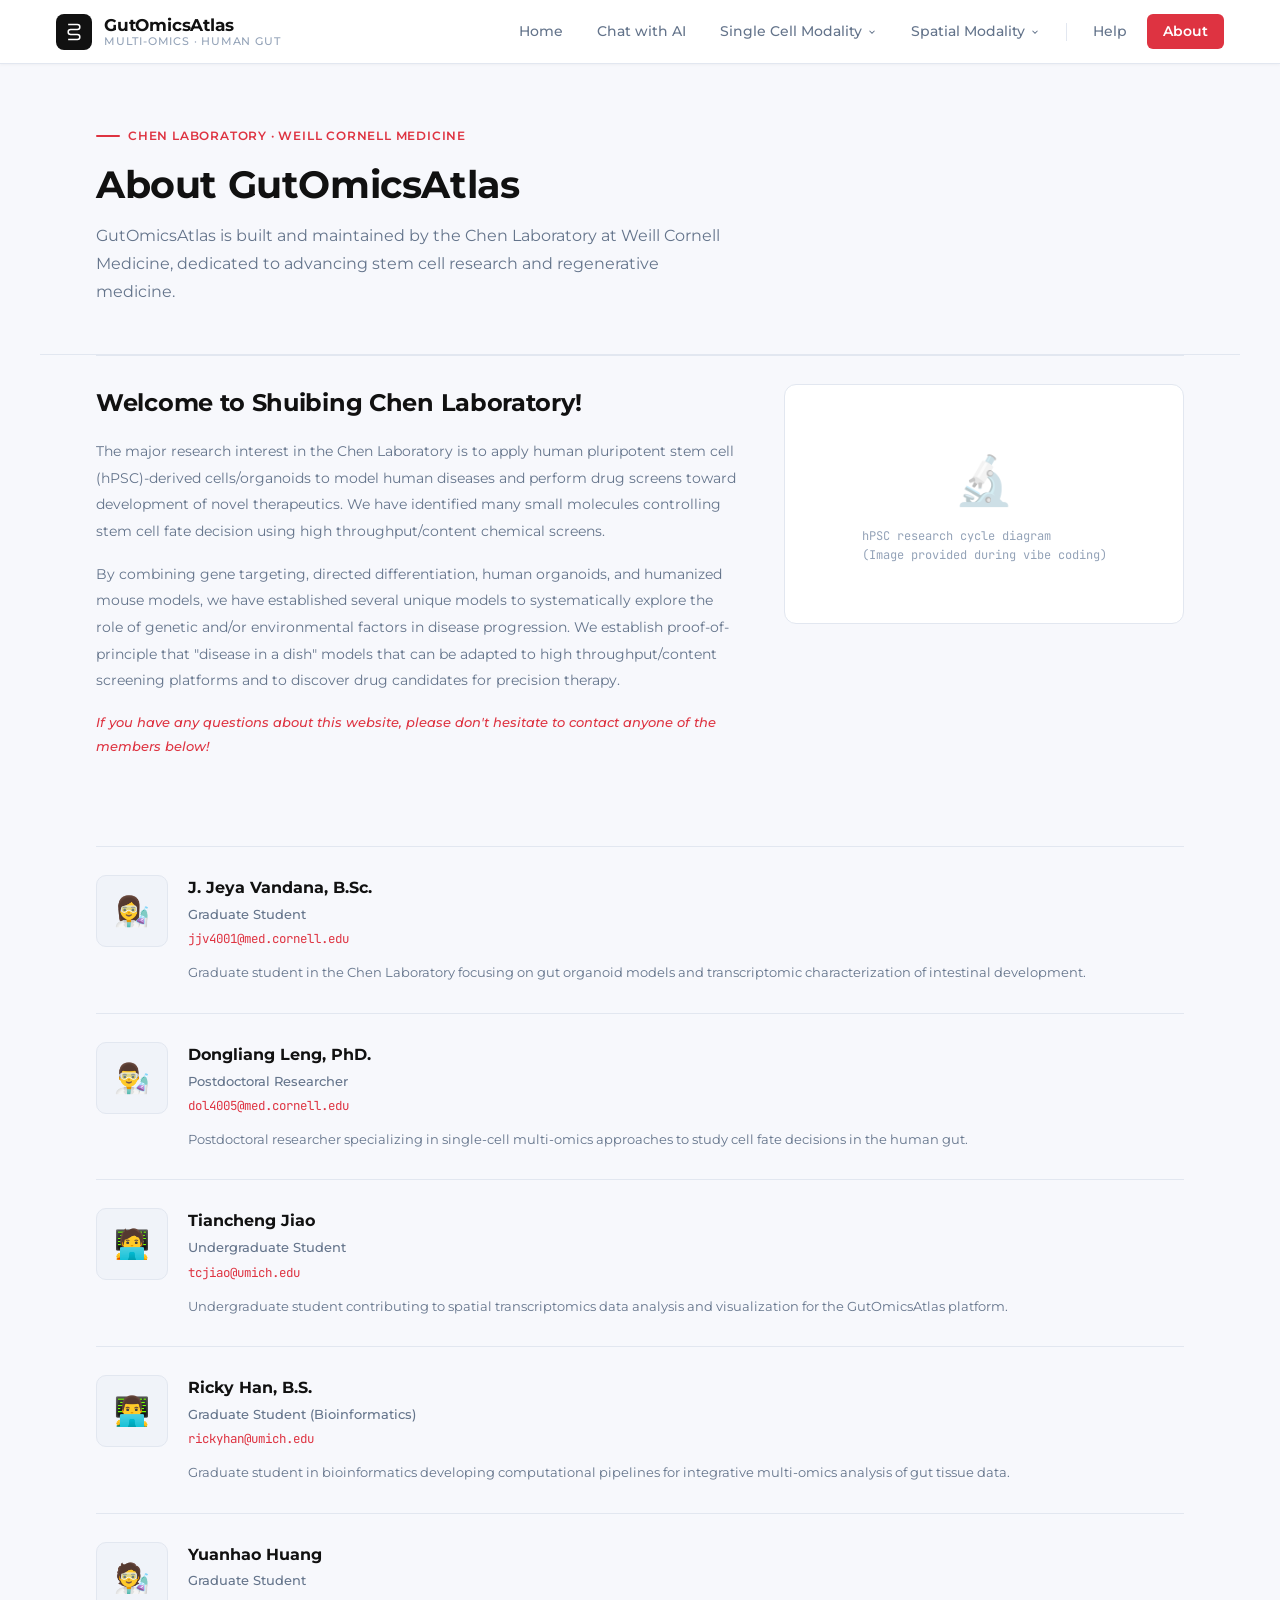
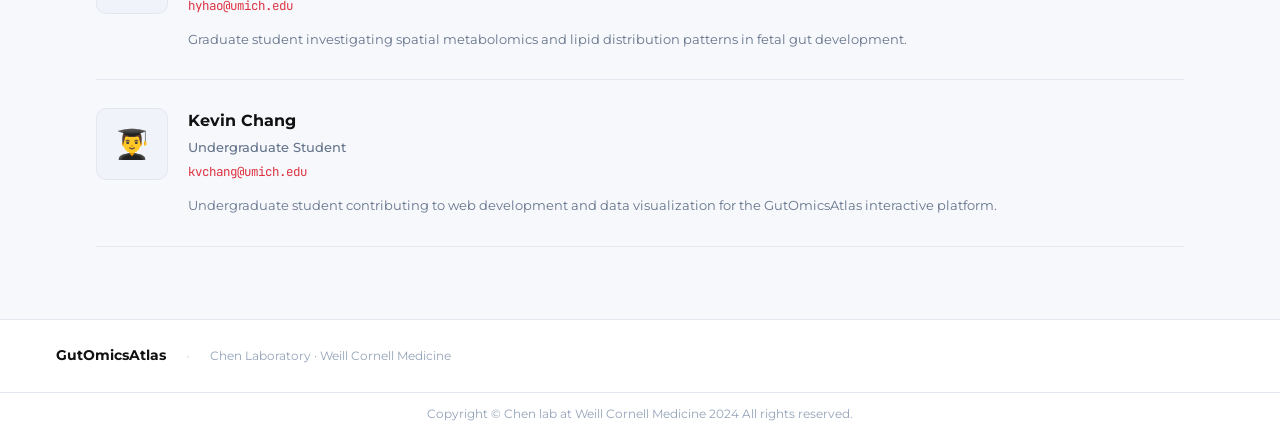
==== about.html @ d7773f0b "Initial commit: GutOmicsAtlas website - UI consistency fixes: viewer-layout max-width aligned to pag" ====
<!DOCTYPE html>
<html lang="en">
<head>
<meta charset="UTF-8">
<meta name="viewport" content="width=device-width, initial-scale=1.0">
<title>About · GutOmicsAtlas</title>
<link href="https://fonts.googleapis.com/css2?family=Montserrat:wght@300;400;500;600;700&family=JetBrains+Mono:wght@400;500&display=swap" rel="stylesheet">
<link rel="stylesheet" href="css/styles.css">
</head>
<body>

<!-- HEADER -->
<header>
  <a class="logo" href="index.html">
    <div class="logo-mark">
      <svg viewBox="0 0 24 24"><path d="M5 3h11a3 3 0 010 6H8a3 3 0 000 6h8a3 3 0 010 6H5"/></svg>
    </div>
    <div class="logo-label">
      <span class="logo-title">GutOmicsAtlas</span>
      <span class="logo-sub">Multi-Omics · Human Gut</span>
    </div>
  </a>
  <nav>
    <a href="index.html">Home</a>
    <a href="chat.html">Chat with AI</a>
    <div class="nav-dd">
      <span class="nav-dd-trigger">Single Cell Modality <svg class="nav-dd-chevron" width="10" height="10" viewBox="0 0 24 24" fill="none" stroke="currentColor" stroke-width="2.5"><polyline points="6 9 12 15 18 9"/></svg></span>
      <div class="nav-dd-menu">
        <a href="scrna.html#scrna">scRNA</a>
        <a href="scrna.html#snatac">snATAC</a>
      </div>
    </div>
    <div class="nav-dd">
      <span class="nav-dd-trigger">Spatial Modality <svg class="nav-dd-chevron" width="10" height="10" viewBox="0 0 24 24" fill="none" stroke="currentColor" stroke-width="2.5"><polyline points="6 9 12 15 18 9"/></svg></span>
      <div class="nav-dd-menu">
        <a href="spatial-metabolomics.html#metabolomics">Spatial Metabolomics</a>
        <a href="spatial-metabolomics.html#transcriptomics">Spatial Transcriptomics</a>
      </div>
    </div>
    <div class="nav-divider"></div>
    <a href="help.html">Help</a>
    <a href="about.html" class="btn-nav active">About</a>
  </nav>
</header>

<!-- PAGE HERO -->
<div class="page-hero">
  <div class="page-eyebrow"><span class="eyebrow-line"></span>Chen Laboratory · Weill Cornell Medicine</div>
  <h1 class="page-h1">About GutOmicsAtlas</h1>
  <p class="page-desc">GutOmicsAtlas is built and maintained by the Chen Laboratory at Weill Cornell Medicine, dedicated to advancing stem cell research and regenerative medicine.</p>
</div>

<!-- LAB INTRODUCTION -->
<div class="section">
  <div class="section-head">
    <div class="section-rule"></div>
  </div>

  <div class="lab-intro-grid">
    <div class="lab-intro-text">
      <h2>Welcome to Shuibing Chen Laboratory!</h2>
      <p>The major research interest in the Chen Laboratory is to apply human pluripotent stem cell (hPSC)-derived cells/organoids to model human diseases and perform drug screens toward development of novel therapeutics. We have identified many small molecules controlling stem cell fate decision using high throughput/content chemical screens.</p>
      <p>By combining gene targeting, directed differentiation, human organoids, and humanized mouse models, we have established several unique models to systematically explore the role of genetic and/or environmental factors in disease progression. We establish proof-of-principle that "disease in a dish" models that can be adapted to high throughput/content screening platforms and to discover drug candidates for precision therapy.</p>
      <p class="note">If you have any questions about this website, please don't hesitate to contact anyone of the members below!</p>
    </div>

    <div class="lab-image-card">
      <div class="lab-image-placeholder">
        <div class="lab-image-placeholder-icon">🔬</div>
        <div class="lab-image-placeholder-text">hPSC research cycle diagram<br>(Image provided during vibe coding)</div>
      </div>
    </div>
  </div>
</div>

<!-- TEAM MEMBERS -->
<div class="section" style="padding-top:0;" id="contact">

  <div class="team-list">

    <div class="team-member">
      <div class="member-photo">👩‍🔬</div>
      <div class="member-info">
        <div class="member-name">J. Jeya Vandana, B.Sc.</div>
        <div class="member-title">Graduate Student</div>
        <a href="mailto:jjv4001@med.cornell.edu" class="member-email">jjv4001@med.cornell.edu</a>
        <div class="member-bio">Graduate student in the Chen Laboratory focusing on gut organoid models and transcriptomic characterization of intestinal development.</div>
      </div>
    </div>

    <div class="team-member">
      <div class="member-photo">👨‍🔬</div>
      <div class="member-info">
        <div class="member-name">Dongliang Leng, PhD.</div>
        <div class="member-title">Postdoctoral Researcher</div>
        <a href="mailto:dol4005@med.cornell.edu" class="member-email">dol4005@med.cornell.edu</a>
        <div class="member-bio">Postdoctoral researcher specializing in single-cell multi-omics approaches to study cell fate decisions in the human gut.</div>
      </div>
    </div>

    <div class="team-member">
      <div class="member-photo">🧑‍💻</div>
      <div class="member-info">
        <div class="member-name">Tiancheng Jiao</div>
        <div class="member-title">Undergraduate Student</div>
        <a href="mailto:tcjiao@umich.edu" class="member-email">tcjiao@umich.edu</a>
        <div class="member-bio">Undergraduate student contributing to spatial transcriptomics data analysis and visualization for the GutOmicsAtlas platform.</div>
      </div>
    </div>

    <div class="team-member">
      <div class="member-photo">👨‍💻</div>
      <div class="member-info">
        <div class="member-name">Ricky Han, B.S.</div>
        <div class="member-title">Graduate Student (Bioinformatics)</div>
        <a href="mailto:rickyhan@umich.edu" class="member-email">rickyhan@umich.edu</a>
        <div class="member-bio">Graduate student in bioinformatics developing computational pipelines for integrative multi-omics analysis of gut tissue data.</div>
      </div>
    </div>

    <div class="team-member">
      <div class="member-photo">🧑‍🔬</div>
      <div class="member-info">
        <div class="member-name">Yuanhao Huang</div>
        <div class="member-title">Graduate Student</div>
        <a href="mailto:hyhao@umich.edu" class="member-email">hyhao@umich.edu</a>
        <div class="member-bio">Graduate student investigating spatial metabolomics and lipid distribution patterns in fetal gut development.</div>
      </div>
    </div>

    <div class="team-member">
      <div class="member-photo">👨‍🎓</div>
      <div class="member-info">
        <div class="member-name">Kevin Chang</div>
        <div class="member-title">Undergraduate Student</div>
        <a href="mailto:kvchang@umich.edu" class="member-email">kvchang@umich.edu</a>
        <div class="member-bio">Undergraduate student contributing to web development and data visualization for the GutOmicsAtlas interactive platform.</div>
      </div>
    </div>

  </div>
</div>

<!-- FOOTER -->
<footer>
  <div class="footer-left">
    <span class="footer-logo">GutOmicsAtlas</span>
    <span class="footer-sep">·</span>
    <span class="footer-text">Chen Laboratory · Weill Cornell Medicine</span>
  </div>
</footer>
<div class="footer-copyright">Copyright &copy; Chen lab at Weill Cornell Medicine 2024 All rights reserved.</div>

<!-- Browser modal -->
<div id="bModal" class="bmodal-overlay" onclick="if(event.target===this)closeBModal()">
  <div class="bmodal-box">
    <div class="bmodal-bar">
      <span class="bmodal-bar-title" id="bModalTitle"></span>
      <button class="bmodal-close" onclick="closeBModal()"><svg width="14" height="14" fill="none" stroke="currentColor" stroke-width="2.5" viewBox="0 0 24 24"><path d="M18 6 6 18M6 6l12 12"/></svg></button>
    </div>
    <iframe id="bModalFrame" class="bmodal-frame" src=""></iframe>
  </div>
</div>
<script>
function openBModal(src,title){document.getElementById('bModalTitle').textContent=title;document.getElementById('bModalFrame').src=src;document.getElementById('bModal').classList.add('open');document.body.style.overflow='hidden';}
function closeBModal(){document.getElementById('bModal').classList.remove('open');document.getElementById('bModalFrame').src='';document.body.style.overflow='';}
document.addEventListener('keydown',function(e){if(e.key==='Escape')closeBModal();});
</script>
</body>
</html>
---- css/styles.css ----
/* ── DESIGN TOKENS ── */
:root {
  --bg: #f7f8fc;
  --surface: #ffffff;
  --surface2: #f0f3f9;
  --border: #e2e7f0;
  --border2: #cdd4e4;
  --navy: #111111;
  --navy2: #333333;
  --text: #1e2d45;
  --muted: #64748b;
  --light: #94a3b8;
  --accent: #de3341;
  --accent-light: #fff1f2;
  --accent-border: #fecaca;
  --green: #059669;
  --green-light: #ecfdf5;
  --amber: #d97706;
  --amber-light: #fffbeb;
  --orange: #ea580c;
  --orange-light: #fff7ed;
  --red: #dc2626;
  --red-light: #fef2f2;
  --teal: #0d9488;
  --teal-light: #f0fdfa;
  --purple: #7c3aed;
  --purple-light: #f5f3ff;
}

/* ── RESET ── */
* { margin: 0; padding: 0; box-sizing: border-box; }

body {
  background: var(--bg);
  color: var(--text);
  font-family: 'Montserrat', sans-serif;
  font-size: 15px;
  line-height: 1.6;
  -webkit-font-smoothing: antialiased;
}

/* ── HEADER ── */
header {
  background: var(--surface);
  border-bottom: 1px solid var(--border);
  padding: 0 56px;
  height: 64px;
  display: flex;
  align-items: center;
  justify-content: space-between;
  position: sticky;
  top: 0;
  z-index: 100;
  box-shadow: 0 1px 3px rgba(0,0,0,0.04);
}

.logo {
  display: flex;
  align-items: center;
  gap: 12px;
  text-decoration: none;
}

.logo-mark {
  width: 36px;
  height: 36px;
  background: var(--navy);
  border-radius: 8px;
  display: flex;
  align-items: center;
  justify-content: center;
  flex-shrink: 0;
}

.logo-mark svg {
  width: 20px;
  height: 20px;
  fill: none;
  stroke: white;
  stroke-width: 1.8;
}

.logo-label {
  display: flex;
  flex-direction: column;
  line-height: 1.2;
}

.logo-title {
  font-family: 'Montserrat', sans-serif;
  font-weight: 700;
  font-size: 1.05rem;
  color: var(--navy);
  letter-spacing: -0.2px;
}

.logo-sub {
  font-size: 0.68rem;
  color: var(--light);
  letter-spacing: 0.8px;
  text-transform: uppercase;
  font-weight: 500;
  font-family: 'Montserrat', sans-serif;
}

nav {
  display: flex;
  align-items: center;
  gap: 6px;
}

nav a {
  color: var(--muted);
  text-decoration: none;
  font-size: 0.85rem;
  font-weight: 500;
  padding: 7px 14px;
  border-radius: 6px;
  transition: all 0.15s;
}

nav a:hover { color: var(--text); background: var(--surface2); }
nav a.active { color: var(--accent); background: var(--accent-light); font-weight: 600; }

nav .nav-divider {
  width: 1px;
  height: 18px;
  background: var(--border);
  margin: 0 6px;
}

nav a.btn-nav {
  background: #111827;
  color: white;
  font-weight: 600;
  padding: 7px 16px;
}
nav a.btn-nav:hover { background: #374151; }
nav a.btn-nav.active { background: var(--accent); color: white; }

/* ── NAV DROPDOWN ── */
.nav-dd {
  position: relative;
  display: flex;
  align-items: center;
}
.nav-dd-trigger {
  display: flex;
  align-items: center;
  gap: 5px;
  color: var(--muted);
  text-decoration: none;
  font-size: 0.85rem;
  font-weight: 500;
  padding: 7px 14px;
  border-radius: 6px;
  transition: all 0.15s;
  cursor: pointer;
  font-family: 'Montserrat', sans-serif;
  white-space: nowrap;
}
.nav-dd:hover .nav-dd-trigger,
.nav-dd-trigger:hover { color: var(--text); background: var(--surface2); }
.nav-dd-trigger.active { color: var(--accent); background: var(--accent-light); font-weight: 600; }
.nav-dd-chevron { transition: transform 0.15s; flex-shrink: 0; }
.nav-dd:hover .nav-dd-chevron { transform: rotate(180deg); }
.nav-dd-menu {
  position: absolute;
  top: 100%;
  left: 0;
  background: var(--surface);
  border: 1px solid var(--border);
  border-radius: 10px;
  box-shadow: 0 8px 24px rgba(0,0,0,0.1);
  min-width: 210px;
  padding: 8px 5px 5px;
  display: none;
  z-index: 300;
}
/* Bridge the gap between trigger and menu so hover doesn't drop */
.nav-dd-menu::before {
  content: '';
  position: absolute;
  top: -8px;
  left: 0;
  right: 0;
  height: 8px;
}
.nav-dd:hover .nav-dd-menu { display: block; }
.nav-dd-menu a {
  display: block;
  padding: 9px 14px;
  font-size: 0.83rem;
  font-weight: 500;
  color: var(--muted);
  text-decoration: none;
  border-radius: 6px;
  transition: all 0.15s;
  font-family: 'Montserrat', sans-serif;
}
.nav-dd-menu a:hover { background: var(--surface2); color: var(--text); }
.nav-dd-menu a.active { color: var(--accent); background: var(--accent-light); font-weight: 600; }

/* ── MODE SWITCHER (pill toggle) ── */
.mode-switcher {
  display: flex;
  gap: 12px;
  align-items: center;
  margin-bottom: 20px;
  flex-wrap: wrap;
}
.mode-pill-group {
  display: flex;
  background: var(--surface);
  border: 1px solid var(--border);
  border-radius: 8px;
  overflow: hidden;
}
.mode-pill {
  padding: 7px 16px;
  font-size: 0.78rem;
  font-weight: 500;
  color: var(--muted);
  cursor: pointer;
  border: none;
  border-right: 1px solid var(--border);
  background: none;
  font-family: 'Montserrat', sans-serif;
  transition: all 0.15s;
  white-space: nowrap;
}
.mode-pill:last-child { border-right: none; }
.mode-pill:hover { color: var(--text); background: var(--surface2); }
.mode-pill.active { background: var(--accent); color: white; font-weight: 600; }

/* ── PAGE HERO (inner pages) ── */
.page-hero {
  max-width: 1200px;
  margin: 0 auto;
  padding: 56px 56px 48px;
  border-bottom: 1px solid var(--border);
}

.page-eyebrow {
  display: inline-flex;
  align-items: center;
  gap: 8px;
  font-size: 0.75rem;
  font-weight: 600;
  letter-spacing: 0.8px;
  text-transform: uppercase;
  color: var(--accent);
  margin-bottom: 16px;
}

.eyebrow-line {
  display: inline-block;
  width: 24px;
  height: 2px;
  background: var(--accent);
  border-radius: 2px;
}

.page-h1 {
  font-family: 'Montserrat', sans-serif;
  font-size: clamp(1.8rem, 3vw, 2.4rem);
  font-weight: 700;
  line-height: 1.2;
  letter-spacing: -0.4px;
  color: var(--navy);
  margin-bottom: 14px;
}

.page-desc {
  font-size: 1rem;
  color: var(--muted);
  line-height: 1.75;
  max-width: 640px;
}

/* ── SECTION ── */
.section {
  max-width: 1200px;
  margin: 0 auto;
  padding: 0 56px 72px;
}

.section:first-of-type { padding-top: 56px; }

.section-head {
  display: flex;
  align-items: center;
  gap: 16px;
  margin-bottom: 28px;
}

.section-tag {
  font-size: 0.7rem;
  font-weight: 600;
  letter-spacing: 1px;
  text-transform: uppercase;
  color: var(--light);
  font-family: 'Montserrat', sans-serif;
  white-space: nowrap;
}

.section-rule {
  flex: 1;
  height: 1px;
  background: var(--border);
}

.section-h2 {
  font-family: 'Montserrat', sans-serif;
  font-size: 1.45rem;
  font-weight: 700;
  color: var(--navy);
  letter-spacing: -0.3px;
  margin-bottom: 24px;
}

/* ── HOME HERO (CHAT) ── */
.home-hero {
  max-width: 900px;
  margin: 0 auto;
  padding: 80px 56px 0;
  text-align: center;
}

.hero-eyebrow {
  display: inline-flex;
  align-items: center;
  gap: 8px;
  font-size: 0.75rem;
  font-weight: 600;
  letter-spacing: 0.8px;
  text-transform: uppercase;
  color: var(--accent);
  margin-bottom: 20px;
  font-family: 'Montserrat', sans-serif;
  justify-content: center;
}

h1 {
  font-family: 'Montserrat', sans-serif;
  font-size: clamp(2.2rem, 4vw, 3rem);
  font-weight: 700;
  line-height: 1.15;
  letter-spacing: -0.5px;
  color: var(--navy);
  margin-bottom: 20px;
}

h1 em {
  font-style: italic;
  color: var(--accent);
}

.hero-subtitle {
  font-size: 1rem;
  color: var(--muted);
  line-height: 1.75;
  max-width: 620px;
  margin: 0 auto 40px;
}

/* ── CHAT INPUT ── */
.chat-input-wrap {
  position: relative;
  max-width: 700px;
  margin: 0 auto 32px;
}

.chat-input {
  width: 100%;
  background: var(--surface);
  border: 1.5px solid var(--border2);
  border-radius: 12px;
  padding: 16px 56px 16px 20px;
  font-family: 'Montserrat', sans-serif;
  font-size: 0.95rem;
  color: var(--text);
  outline: none;
  transition: border-color 0.2s, box-shadow 0.2s;
  box-shadow: 0 2px 12px rgba(0,0,0,0.06);
}

.chat-input:focus {
  border-color: var(--accent);
  box-shadow: 0 0 0 3px var(--accent-light), 0 2px 12px rgba(0,0,0,0.06);
}

.chat-input::placeholder { color: var(--light); }

.chat-send-btn {
  position: absolute;
  right: 10px;
  top: 50%;
  transform: translateY(-50%);
  width: 36px;
  height: 36px;
  background: var(--accent);
  border: none;
  border-radius: 8px;
  cursor: pointer;
  display: flex;
  align-items: center;
  justify-content: center;
  transition: all 0.15s;
  color: white;
}

.chat-send-btn:hover { background: #c41f2d; transform: translateY(-50%) scale(1.05); }

/* ── SUGGESTED QUESTIONS ── */
.suggested-label {
  font-size: 0.72rem;
  font-weight: 600;
  letter-spacing: 0.8px;
  text-transform: uppercase;
  color: var(--light);
  margin-bottom: 14px;
  font-family: 'Montserrat', sans-serif;
}

.suggestions-grid {
  display: grid;
  grid-template-columns: repeat(3, 1fr);
  gap: 10px;
  max-width: 820px;
  margin: 0 auto 72px;
}

.suggestion-card {
  background: var(--surface);
  border: 1px solid var(--border);
  border-radius: 10px;
  padding: 14px 18px;
  text-align: left;
  cursor: pointer;
  transition: all 0.18s;
  display: flex;
  align-items: flex-start;
  gap: 10px;
}

.suggestion-card:hover {
  border-color: var(--accent-border);
  background: var(--accent-light);
  transform: translateY(-1px);
  box-shadow: 0 4px 14px rgba(222,51,65,0.1);
}

.sug-icon {
  font-size: 1.1rem;
  flex-shrink: 0;
  margin-top: 1px;
}

.sug-text {
  font-size: 0.82rem;
  color: var(--text);
  line-height: 1.5;
  font-weight: 500;
}

/* ── HERO (standard grid for inner variants) ── */
.hero {
  max-width: 1200px;
  margin: 0 auto;
  padding: 72px 56px 64px;
  display: grid;
  grid-template-columns: 1fr 380px;
  gap: 72px;
  align-items: start;
}

.hero-desc {
  font-size: 1rem;
  color: var(--muted);
  line-height: 1.75;
  max-width: 520px;
  margin-bottom: 36px;
  font-weight: 400;
}

.hero-actions {
  display: flex;
  gap: 12px;
  flex-wrap: wrap;
}

/* ── BUTTONS ── */
.btn-primary {
  display: inline-flex;
  align-items: center;
  gap: 7px;
  background: var(--accent);
  color: white;
  font-weight: 600;
  font-size: 0.875rem;
  padding: 11px 24px;
  border-radius: 7px;
  text-decoration: none;
  transition: all 0.2s;
  letter-spacing: 0.1px;
  border: none;
  cursor: pointer;
  font-family: 'Montserrat', sans-serif;
}
.btn-primary:hover { background: #c41f2d; box-shadow: 0 4px 14px rgba(222,51,65,0.3); transform: translateY(-1px); }

/* Match button height to input box inside gene search rows */
.gene-search-row .btn-primary {
  padding-top: 7px;
  padding-bottom: 7px;
  font-size: 0.82rem;
  align-self: flex-end;
}

.btn-outline {
  display: inline-flex;
  align-items: center;
  gap: 7px;
  background: white;
  border: 1px solid var(--border2);
  color: var(--text);
  font-weight: 500;
  font-size: 0.875rem;
  padding: 11px 24px;
  border-radius: 7px;
  text-decoration: none;
  transition: all 0.2s;
  cursor: pointer;
  font-family: 'Montserrat', sans-serif;
}
.btn-outline:hover { border-color: var(--accent-border); color: var(--accent); background: var(--accent-light); }

.btn-sm {
  padding: 7px 14px;
  font-size: 0.78rem;
  border-radius: 6px;
}

/* ── STATS CARD ── */
.stats-panel {
  background: var(--surface);
  border: 1px solid var(--border);
  border-radius: 16px;
  overflow: hidden;
  box-shadow: 0 2px 12px rgba(0,0,0,0.06);
  position: sticky;
  top: 84px;
}

.stats-header {
  padding: 20px 24px 16px;
  border-bottom: 1px solid var(--border);
  display: flex;
  align-items: center;
  justify-content: space-between;
}

.stats-header-title {
  font-size: 0.75rem;
  font-weight: 600;
  color: var(--muted);
  letter-spacing: 0.7px;
  text-transform: uppercase;
}

.stats-header-tag {
  font-family: 'JetBrains Mono', monospace;
  font-size: 0.65rem;
  background: var(--accent-light);
  color: var(--accent);
  padding: 3px 8px;
  border-radius: 4px;
  font-weight: 500;
}

.stats-body { padding: 8px 0; }

.stat-row {
  display: flex;
  align-items: center;
  justify-content: space-between;
  padding: 14px 24px;
  transition: background 0.15s;
}
.stat-row:hover { background: var(--bg); }
.stat-row + .stat-row { border-top: 1px solid var(--border); }

.stat-left {
  display: flex;
  flex-direction: column;
  gap: 2px;
}

.stat-label {
  font-size: 0.82rem;
  font-weight: 500;
  color: var(--text);
}

.stat-hint {
  font-size: 0.7rem;
  color: var(--light);
  font-family: 'JetBrains Mono', monospace;
}

.stat-num {
  font-family: 'Montserrat', sans-serif;
  font-size: 1.55rem;
  font-weight: 700;
  color: var(--navy);
  letter-spacing: -0.5px;
  line-height: 1;
}

/* ── STAGE / MODALITY CARDS ── */
.stages-grid {
  display: grid;
  grid-template-columns: repeat(4, 1fr);
  gap: 14px;
}

.stage-card {
  background: var(--surface);
  border: 1px solid var(--border);
  border-radius: 12px;
  padding: 24px 20px;
  position: relative;
  transition: all 0.2s;
  overflow: hidden;
}
.stage-card:hover { box-shadow: 0 6px 24px rgba(0,0,0,0.08); transform: translateY(-2px); }

.stage-card::before {
  content: '';
  position: absolute;
  top: 0; left: 0; right: 0;
  height: 3px;
}

.stage-card.c-green::before  { background: var(--green); }
.stage-card.c-teal::before   { background: var(--teal); }
.stage-card.c-amber::before  { background: var(--amber); }
.stage-card.c-purple::before { background: var(--purple); }
.stage-card.c-orange::before { background: var(--orange); }
.stage-card.c-red::before    { background: var(--red); }

.stage-index {
  font-family: 'JetBrains Mono', monospace;
  font-size: 0.65rem;
  color: var(--light);
  letter-spacing: 0.8px;
  margin-bottom: 10px;
}

.stage-title {
  font-family: 'Montserrat', sans-serif;
  font-size: 1.1rem;
  font-weight: 700;
  margin-bottom: 10px;
}

.stage-card.c-green  .stage-title { color: var(--green); }
.stage-card.c-teal   .stage-title { color: var(--teal); }
.stage-card.c-amber  .stage-title { color: var(--amber); }
.stage-card.c-purple .stage-title { color: var(--purple); }
.stage-card.c-orange .stage-title { color: var(--orange); }
.stage-card.c-red    .stage-title { color: var(--red); }

.stage-desc {
  font-size: 0.8rem;
  color: var(--muted);
  line-height: 1.6;
  margin-bottom: 18px;
}

.stage-pill {
  display: inline-flex;
  align-items: center;
  gap: 6px;
  font-size: 0.72rem;
  font-weight: 600;
  padding: 4px 10px;
  border-radius: 100px;
}

.stage-card.c-green  .stage-pill { background: var(--green-light);  color: var(--green); }
.stage-card.c-teal   .stage-pill { background: var(--teal-light);   color: var(--teal); }
.stage-card.c-amber  .stage-pill { background: var(--amber-light);  color: var(--amber); }
.stage-card.c-purple .stage-pill { background: var(--purple-light); color: var(--purple); }
.stage-card.c-orange .stage-pill { background: var(--orange-light); color: var(--orange); }
.stage-card.c-red    .stage-pill { background: var(--red-light);    color: var(--red); }

.pill-dot { width: 5px; height: 5px; border-radius: 50%; background: currentColor; }

/* ── FEATURE CARDS ── */
.features-grid {
  display: grid;
  grid-template-columns: repeat(4, 1fr);
  gap: 14px;
}

.feat-card {
  background: var(--surface);
  border: 1px solid var(--border);
  border-radius: 12px;
  padding: 28px 24px;
  transition: all 0.2s;
}
.feat-card:hover { box-shadow: 0 4px 16px rgba(0,0,0,0.07); border-color: var(--accent-border); }

.feat-icon {
  width: 40px;
  height: 40px;
  background: var(--accent-light);
  border-radius: 9px;
  display: flex;
  align-items: center;
  justify-content: center;
  margin-bottom: 16px;
  font-size: 1.1rem;
}

.feat-title {
  font-family: 'Montserrat', sans-serif;
  font-size: 1rem;
  font-weight: 700;
  color: var(--navy);
  margin-bottom: 8px;
}

.feat-desc {
  font-size: 0.82rem;
  color: var(--muted);
  line-height: 1.65;
}

/* ── CITATION BOX ── */
.citation-box {
  max-width: 1200px;
  margin: 0 auto 72px;
  padding: 0 56px;
}

.citation-inner {
  background: var(--surface2);
  border: 1px solid var(--border);
  border-left: 3px solid var(--accent);
  border-radius: 0 10px 10px 0;
  padding: 20px 28px;
  display: flex;
  align-items: center;
  gap: 24px;
}

.citation-label {
  font-size: 0.7rem;
  font-weight: 700;
  letter-spacing: 1px;
  text-transform: uppercase;
  color: var(--accent);
  white-space: nowrap;
  font-family: 'Montserrat', sans-serif;
}

.citation-text {
  font-size: 0.82rem;
  color: var(--muted);
  font-family: 'JetBrains Mono', monospace;
  line-height: 1.5;
}

/* ── FILTER TABS ── */
.filter-bar {
  background: var(--surface);
  border-bottom: 1px solid var(--border);
  padding: 0 56px;
}

.filter-row {
  max-width: 1200px;
  margin: 0 auto;
  display: flex;
  align-items: center;
  gap: 32px;
  height: 52px;
}

.filter-label {
  font-size: 0.72rem;
  font-weight: 600;
  letter-spacing: 0.7px;
  text-transform: uppercase;
  color: var(--light);
  white-space: nowrap;
  font-family: 'Montserrat', sans-serif;
}

.tab-group {
  display: flex;
  align-items: center;
  background: var(--surface2);
  border: 1px solid var(--border);
  border-radius: 8px;
  padding: 3px;
  gap: 2px;
}

.tab-btn {
  padding: 6px 16px;
  border-radius: 6px;
  border: none;
  background: transparent;
  font-size: 0.82rem;
  font-weight: 500;
  color: var(--muted);
  cursor: pointer;
  transition: all 0.15s;
  font-family: 'Montserrat', sans-serif;
}

.tab-btn.active {
  background: var(--surface);
  color: var(--text);
  font-weight: 600;
  box-shadow: 0 1px 4px rgba(0,0,0,0.08);
}

.tab-btn:hover:not(.active) { color: var(--text); }

.filter-divider {
  width: 1px;
  height: 24px;
  background: var(--border);
}

/* ── CHART AREA ── */
.chart-area {
  max-width: 1200px;
  margin: 0 auto;
  padding: 32px 56px;
}

.chart-grid-2 {
  display: grid;
  grid-template-columns: 1fr 1fr;
  gap: 20px;
}

.chart-card {
  background: var(--surface);
  border: 1px solid var(--border);
  border-radius: 12px;
  overflow: hidden;
}

.chart-card-header {
  padding: 16px 20px 14px;
  border-bottom: 1px solid var(--border);
  display: flex;
  align-items: center;
  justify-content: space-between;
}

.chart-title {
  font-size: 0.85rem;
  font-weight: 700;
  color: var(--navy);
  font-family: 'Montserrat', sans-serif;
}

.chart-subtitle {
  font-size: 0.72rem;
  color: var(--light);
  font-family: 'JetBrains Mono', monospace;
}

.chart-body {
  padding: 20px;
  min-height: 320px;
  display: flex;
  align-items: center;
  justify-content: center;
}

.chart-placeholder {
  width: 100%;
  height: 300px;
  background: linear-gradient(135deg, var(--surface2) 0%, var(--bg) 100%);
  border-radius: 8px;
  display: flex;
  flex-direction: column;
  align-items: center;
  justify-content: center;
  gap: 10px;
  border: 1px dashed var(--border2);
}

.chart-placeholder-icon { font-size: 2rem; opacity: 0.4; }
.chart-placeholder-text { font-size: 0.8rem; color: var(--light); font-family: 'JetBrains Mono', monospace; }

/* ── QUERY CARD ── */
.query-area {
  max-width: 1200px;
  margin: 0 auto;
  padding: 0 56px 56px;
}

.query-card {
  background: var(--surface);
  border: 1px solid var(--border);
  border-radius: 12px;
  overflow: hidden;
}

.query-card-header {
  padding: 20px 24px 18px;
  border-bottom: 1px solid var(--border);
}

.query-card-title {
  font-size: 0.85rem;
  font-weight: 700;
  color: var(--navy);
  margin-bottom: 4px;
}

.query-card-desc {
  font-size: 0.78rem;
  color: var(--muted);
}

.query-card-body {
  padding: 24px;
}

.input-row {
  display: flex;
  gap: 10px;
  align-items: flex-end;
  flex-wrap: wrap;
}

.input-group {
  display: flex;
  flex-direction: column;
  gap: 6px;
  flex: 1;
  min-width: 180px;
}

.input-label {
  font-size: 0.72rem;
  font-weight: 600;
  color: var(--muted);
  letter-spacing: 0.4px;
  text-transform: uppercase;
  font-family: 'Montserrat', sans-serif;
}

.text-input {
  background: var(--bg);
  border: 1.5px solid var(--border);
  border-radius: 8px;
  padding: 10px 14px;
  font-size: 0.88rem;
  font-family: 'Montserrat', sans-serif;
  color: var(--text);
  outline: none;
  transition: border-color 0.15s;
}
.text-input:focus { border-color: var(--accent); background: white; }
.text-input::placeholder { color: var(--light); }

/* ── SPLIT PANEL (Spatial Metabolomics, Spatial Transcriptomics) ── */
.split-panel {
  max-width: 1200px;
  margin: 0 auto;
  padding: 32px 56px 56px;
  display: grid;
  grid-template-columns: 380px 1fr;
  gap: 20px;
  align-items: start;
}

.split-panel.left-wide {
  grid-template-columns: 1fr 380px;
}

.panel-card {
  background: var(--surface);
  border: 1px solid var(--border);
  border-radius: 12px;
  overflow: hidden;
}

.panel-header {
  padding: 18px 20px 14px;
  border-bottom: 1px solid var(--border);
  display: flex;
  align-items: center;
  justify-content: space-between;
}

.panel-title {
  font-size: 0.85rem;
  font-weight: 700;
  color: var(--navy);
}

.panel-body {
  padding: 20px;
}

/* ── HEATMAP MOCK ── */
.heatmap-wrap {
  display: flex;
  gap: 12px;
  align-items: flex-start;
}

.zoom-controls {
  display: flex;
  flex-direction: column;
  gap: 4px;
}

.zoom-btn {
  width: 28px;
  height: 28px;
  background: var(--surface2);
  border: 1px solid var(--border);
  border-radius: 6px;
  font-size: 0.9rem;
  font-weight: 700;
  color: var(--muted);
  cursor: pointer;
  display: flex;
  align-items: center;
  justify-content: center;
  transition: all 0.15s;
}
.zoom-btn:hover { background: var(--accent-light); color: var(--accent); border-color: var(--accent-border); }

.heatmap-mock {
  flex: 1;
  min-height: 400px;
  background: var(--surface);
  border: 1px solid var(--border);
  border-radius: 8px;
  overflow: hidden;
}

.heatmap-header {
  display: grid;
  grid-template-columns: 160px repeat(3, 1fr);
  border-bottom: 1px solid var(--border);
  background: var(--surface2);
}

.hm-col {
  padding: 8px 10px;
  font-size: 0.7rem;
  font-weight: 600;
  color: var(--muted);
  text-align: center;
  border-right: 1px solid var(--border);
  font-family: 'JetBrains Mono', monospace;
}
.hm-col:last-child { border-right: none; }
.hm-col.label { text-align: left; color: var(--light); }

.heatmap-row {
  display: grid;
  grid-template-columns: 160px repeat(3, 1fr);
  border-bottom: 1px solid var(--border);
  cursor: pointer;
  transition: background 0.12s;
}
.heatmap-row:hover { background: var(--accent-light); }
.heatmap-row.selected { background: var(--accent-light); outline: 2px solid var(--accent); outline-offset: -2px; }
.heatmap-row:last-child { border-bottom: none; }

.hm-name {
  padding: 8px 10px;
  font-size: 0.75rem;
  color: var(--text);
  border-right: 1px solid var(--border);
  display: flex;
  align-items: center;
  font-family: 'JetBrains Mono', monospace;
}

.hm-cell {
  padding: 8px 6px;
  border-right: 1px solid var(--border);
}
.hm-cell:last-child { border-right: none; }

.hm-bar {
  height: 100%;
  min-height: 24px;
  border-radius: 3px;
}

/* ── DETAIL PANEL ── */
.detail-prompt {
  display: flex;
  flex-direction: column;
  align-items: center;
  justify-content: center;
  min-height: 300px;
  gap: 12px;
  color: var(--light);
}

.detail-prompt-icon { font-size: 2.5rem; opacity: 0.5; }
.detail-prompt-text { font-size: 0.85rem; color: var(--light); text-align: center; max-width: 200px; line-height: 1.5; }

/* ── ACCORDION ── */
.accordion-list {
  display: flex;
  flex-direction: column;
  gap: 8px;
  max-width: 860px;
  margin: 0 auto;
}

.accordion-item {
  background: var(--surface);
  border: 1px solid var(--border);
  border-radius: 10px;
  overflow: hidden;
}

.accordion-trigger {
  width: 100%;
  padding: 20px 24px;
  text-align: left;
  background: none;
  border: none;
  cursor: pointer;
  display: flex;
  align-items: center;
  justify-content: space-between;
  gap: 12px;
  transition: background 0.15s;
  font-family: 'Montserrat', sans-serif;
}
.accordion-trigger:hover { background: var(--surface2); }

.accordion-title {
  font-size: 0.95rem;
  font-weight: 600;
  color: var(--navy);
}

.accordion-icon {
  width: 20px;
  height: 20px;
  border: 1.5px solid var(--border2);
  border-radius: 50%;
  display: flex;
  align-items: center;
  justify-content: center;
  flex-shrink: 0;
  transition: all 0.2s;
  color: var(--muted);
  font-size: 0.75rem;
}

.accordion-item.open .accordion-icon {
  background: var(--accent);
  border-color: var(--accent);
  color: white;
  transform: rotate(45deg);
}

.accordion-body {
  display: none;
  padding: 0 24px 24px;
  font-size: 0.88rem;
  color: var(--muted);
  line-height: 1.8;
  border-top: 1px solid var(--border);
  padding-top: 20px;
}

.accordion-item.open .accordion-body {
  display: block;
}

/* ── VIDEO EMBED ── */
.video-wrap {
  max-width: 860px;
  margin: 0 auto 48px;
  border-radius: 12px;
  overflow: hidden;
  border: 1px solid var(--border);
  box-shadow: 0 4px 20px rgba(0,0,0,0.08);
  aspect-ratio: 16/9;
}

.video-wrap iframe {
  width: 100%;
  height: 100%;
  border: none;
  display: block;
}

/* ── ABOUT / TEAM ── */
.lab-intro-grid {
  display: grid;
  grid-template-columns: 1fr 400px;
  gap: 48px;
  align-items: start;
}

.lab-intro-text h2 {
  font-family: 'Montserrat', sans-serif;
  font-size: 1.5rem;
  font-weight: 700;
  color: var(--navy);
  margin-bottom: 16px;
  letter-spacing: -0.3px;
}

.lab-intro-text p {
  font-size: 0.9rem;
  color: var(--muted);
  line-height: 1.85;
  margin-bottom: 16px;
}

.lab-intro-text .note {
  font-size: 0.82rem;
  color: var(--accent);
  font-weight: 500;
  font-style: italic;
}

.lab-image-card {
  background: var(--surface);
  border: 1px solid var(--border);
  border-radius: 12px;
  padding: 20px;
  min-height: 240px;
  display: flex;
  align-items: center;
  justify-content: center;
}

.lab-image-placeholder {
  display: flex;
  flex-direction: column;
  align-items: center;
  gap: 8px;
  color: var(--light);
}

.lab-image-placeholder-icon { font-size: 3rem; opacity: 0.4; }
.lab-image-placeholder-text { font-size: 0.75rem; font-family: 'JetBrains Mono', monospace; }

/* ── TEAM MEMBER CARDS ── */
.team-list {
  display: flex;
  flex-direction: column;
}

.team-member {
  display: grid;
  grid-template-columns: 72px 1fr;
  gap: 20px;
  align-items: start;
  padding: 28px 0;
  border-bottom: 1px solid var(--border);
}
.team-member:first-child { border-top: 1px solid var(--border); }

.team-member:nth-child(even) {
  background: transparent;
}

.member-photo {
  width: 72px;
  height: 72px;
  border-radius: 10px;
  background: var(--surface2);
  border: 1px solid var(--border);
  display: flex;
  align-items: center;
  justify-content: center;
  flex-shrink: 0;
  font-size: 1.8rem;
  color: var(--light);
  overflow: hidden;
}

.member-photo img {
  width: 100%;
  height: 100%;
  object-fit: cover;
}

.member-info { display: flex; flex-direction: column; gap: 4px; }

.member-name {
  font-family: 'Montserrat', sans-serif;
  font-size: 1rem;
  font-weight: 700;
  color: var(--navy);
}

.member-title {
  font-size: 0.8rem;
  color: var(--muted);
  font-weight: 500;
}

.member-email {
  font-size: 0.78rem;
  color: var(--accent);
  text-decoration: none;
  font-family: 'JetBrains Mono', monospace;
  transition: color 0.15s;
}
.member-email:hover { color: #1d4fd8; text-decoration: underline; }

.member-bio {
  font-size: 0.84rem;
  color: var(--muted);
  line-height: 1.75;
  margin-top: 8px;
}

/* ── INFO BADGE ── */
.info-badge {
  display: inline-flex;
  align-items: center;
  gap: 5px;
  font-size: 0.7rem;
  font-weight: 600;
  padding: 3px 9px;
  border-radius: 4px;
  font-family: 'JetBrains Mono', monospace;
}

.badge-blue   { background: var(--accent-light); color: var(--accent); }
.badge-green  { background: var(--accent-light); color: var(--accent); }
.badge-amber  { background: var(--accent-light); color: var(--accent); }
.badge-purple { background: var(--accent-light); color: var(--accent); }
.badge-teal   { background: var(--accent-light); color: var(--accent); }

/* ── CHART SECTION (Spatial Transcriptomics overview) ── */
.overview-area {
  max-width: 1200px;
  margin: 0 auto;
  padding: 32px 56px 24px;
}

.overview-desc {
  font-size: 0.82rem;
  color: var(--muted);
  line-height: 1.6;
  margin-top: 6px;
  margin-bottom: 20px;
}

.spatial-area {
  max-width: 1200px;
  margin: 0 auto;
  padding: 0 56px 56px;
  display: grid;
  grid-template-columns: 1fr 1fr;
  gap: 20px;
  align-items: start;
}

.spatial-section-label {
  font-size: 0.72rem;
  font-weight: 600;
  letter-spacing: 0.6px;
  text-transform: uppercase;
  color: var(--light);
  margin-bottom: 4px;
}

.spatial-section-desc {
  font-size: 0.78rem;
  color: var(--muted);
  line-height: 1.55;
  margin-bottom: 14px;
}

/* ── SEARCH AUTOCOMPLETE ── */
.search-wrap {
  position: relative;
  margin-bottom: 16px;
}

.search-input {
  width: 100%;
  background: var(--bg);
  border: 1.5px solid var(--border);
  border-radius: 8px;
  padding: 10px 14px 10px 36px;
  font-size: 0.88rem;
  font-family: 'Montserrat', sans-serif;
  color: var(--text);
  outline: none;
  transition: border-color 0.15s;
}
.search-input:focus { border-color: var(--accent); background: white; }
.search-input::placeholder { color: var(--light); }

.search-icon {
  position: absolute;
  left: 11px;
  top: 50%;
  transform: translateY(-50%);
  color: var(--light);
  pointer-events: none;
}

/* ── FOOTER ── */
footer {
  background: var(--surface);
  border-top: 1px solid var(--border);
  padding: 24px 56px;
  display: flex;
  justify-content: space-between;
  align-items: center;
}

.footer-left {
  display: flex;
  align-items: center;
  gap: 20px;
}

.footer-logo {
  font-family: 'Montserrat', sans-serif;
  font-weight: 700;
  font-size: 0.9rem;
  color: var(--navy);
}

.footer-sep { color: var(--border2); }

.footer-text {
  font-size: 0.78rem;
  color: var(--light);
}

.footer-links {
  display: flex;
  gap: 20px;
}

.footer-links a {
  font-size: 0.78rem;
  color: var(--muted);
  text-decoration: none;
  transition: color 0.15s;
}
.footer-links a:hover { color: var(--accent); }

.footer-copyright {
  background: var(--surface);
  border-top: 1px solid var(--border);
  padding: 12px 56px;
  text-align: center;
  font-size: 0.72rem;
  color: var(--light);
}

/* ── ANIMATIONS ── */
@keyframes fadeUp {
  from { opacity: 0; transform: translateY(16px); }
  to   { opacity: 1; transform: translateY(0); }
}

.hero-eyebrow  { animation: fadeUp 0.5s ease both; }
h1             { animation: fadeUp 0.5s 0.08s ease both; }
.hero-subtitle { animation: fadeUp 0.5s 0.16s ease both; }
.chat-input-wrap { animation: fadeUp 0.5s 0.22s ease both; }
.suggestions-grid { animation: fadeUp 0.5s 0.30s ease both; }
.hero-desc     { animation: fadeUp 0.5s 0.16s ease both; }
.hero-actions  { animation: fadeUp 0.5s 0.24s ease both; }
.stats-panel   { animation: fadeUp 0.5s 0.12s ease both; }
.page-eyebrow  { animation: fadeUp 0.5s ease both; }
.page-h1       { animation: fadeUp 0.5s 0.08s ease both; }
.page-desc     { animation: fadeUp 0.5s 0.16s ease both; }

/* ── RESPONSIVE ── */
@media (max-width: 900px) {
  header { padding: 0 24px; }
  .hero { grid-template-columns: 1fr; padding: 48px 24px 40px; gap: 40px; }
  .stages-grid { grid-template-columns: repeat(2, 1fr); }
  .features-grid { grid-template-columns: repeat(2, 1fr); }
  .section { padding: 0 24px 48px; }
  .citation-box { padding: 0 24px; }
  footer { padding: 20px 24px; flex-direction: column; gap: 16px; text-align: center; }
  .footer-copyright { padding: 12px 24px; }
  .page-hero { padding: 40px 24px 32px; }
  .filter-bar { padding: 0 24px; }
  .chart-area { padding: 24px 24px; }
  .chart-grid-2 { grid-template-columns: 1fr; }
  .query-area { padding: 0 24px 40px; }
  .split-panel { padding: 24px; grid-template-columns: 1fr; }
  .spatial-area { padding: 0 24px 40px; grid-template-columns: 1fr; }
  .overview-area { padding: 24px 24px 16px; }
  .home-hero { padding: 48px 24px 0; }
  .suggestions-grid { grid-template-columns: 1fr 1fr; padding: 0 24px; }
  .lab-intro-grid { grid-template-columns: 1fr; }
}

@media (max-width: 600px) {
  .suggestions-grid { grid-template-columns: 1fr; }
  .stages-grid { grid-template-columns: 1fr; }
  .features-grid { grid-template-columns: 1fr; }
  nav a:not(.btn-nav):not(.active) { display: none; }
}

/* ── BROWSER MODAL ── */
.bmodal-overlay {
  display: none;
  position: fixed;
  inset: 0;
  background: rgba(10,16,30,.52);
  z-index: 1500;
  align-items: center;
  justify-content: center;
  backdrop-filter: blur(3px);
}
.bmodal-overlay.open { display: flex; }
.bmodal-box {
  width: 96vw;
  height: 92vh;
  background: #fff;
  border-radius: 16px;
  overflow: hidden;
  display: flex;
  flex-direction: column;
  box-shadow: 0 24px 80px rgba(0,0,0,.25);
}
.bmodal-bar {
  display: flex;
  align-items: center;
  justify-content: space-between;
  padding: 14px 20px;
  border-bottom: 1px solid var(--border);
  background: var(--surface2);
  flex-shrink: 0;
}
.bmodal-bar-title {
  font-size: .85rem;
  font-weight: 600;
  color: var(--text);
  font-family: 'Montserrat', sans-serif;
}
.bmodal-close {
  width: 28px; height: 28px;
  border: none; background: none; cursor: pointer;
  color: var(--muted); border-radius: 6px;
  display: flex; align-items: center; justify-content: center;
  transition: background .15s, color .15s;
}
.bmodal-close:hover { background: var(--border); color: var(--text); }
.bmodal-frame { flex: 1; width: 100%; border: none; }
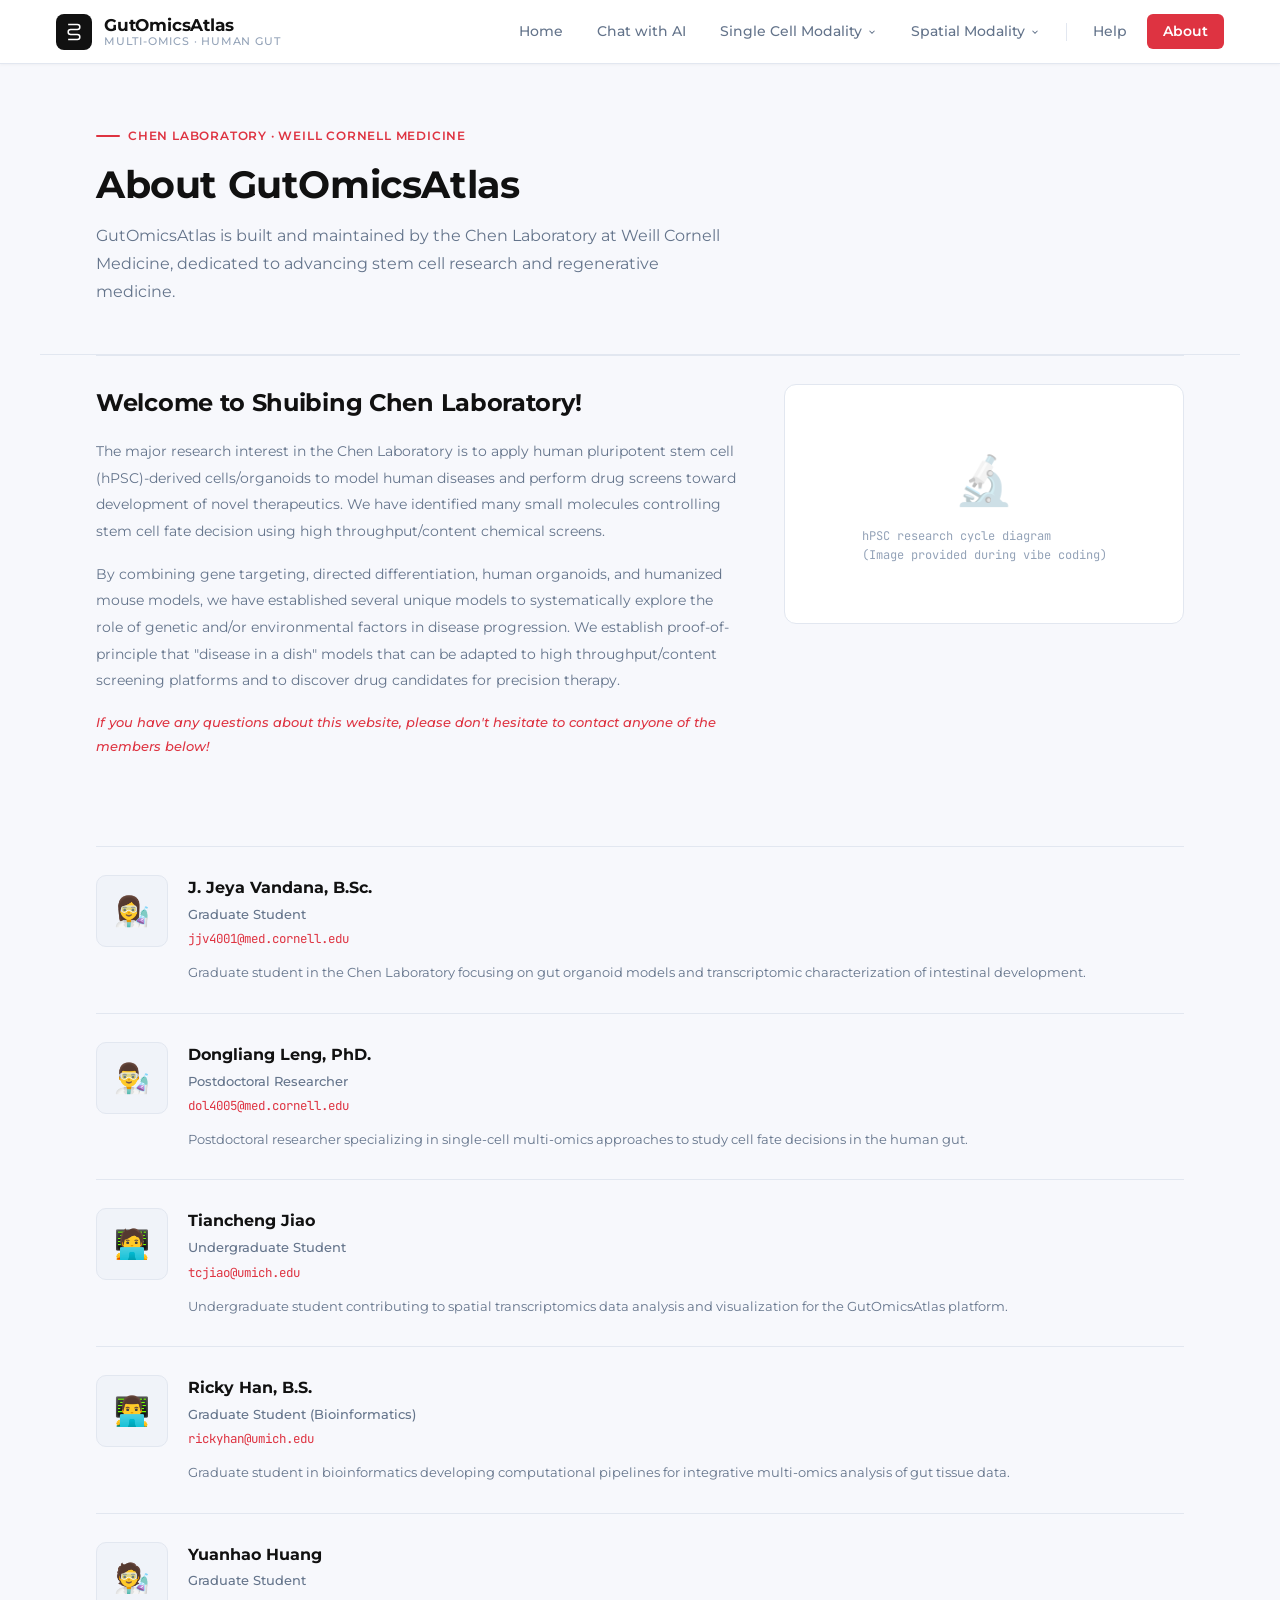
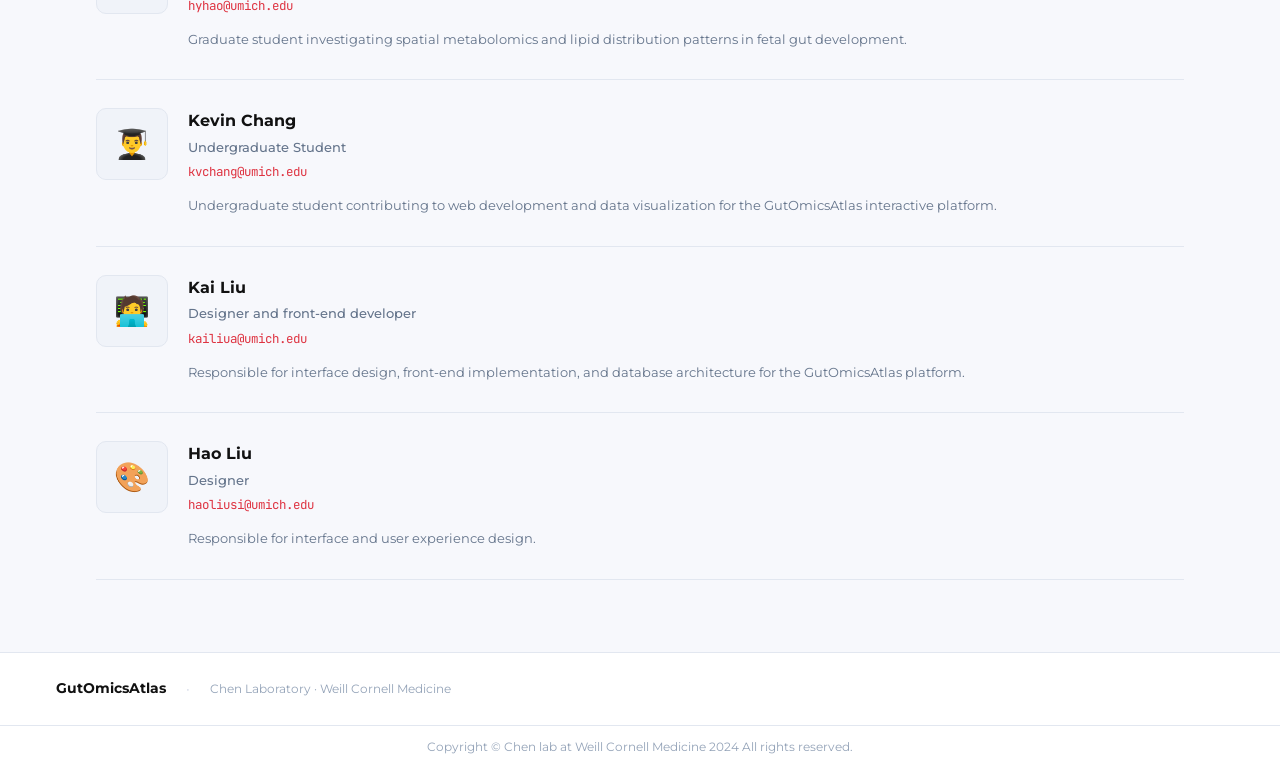
==== commit da1a49b5: "feat: add Kai Liu and Hao Liu to About page team list Co-Authored-By: Claude Sonnet 4.6 <noreply@ant" ====
--- a/about.html
+++ b/about.html
@@ -138,6 +138,26 @@
       </div>
     </div>
 
+    <div class="team-member">
+      <div class="member-photo">🧑‍💻</div>
+      <div class="member-info">
+        <div class="member-name">Kai Liu</div>
+        <div class="member-title">Designer and front-end developer</div>
+        <a href="mailto:kailiua@umich.edu" class="member-email">kailiua@umich.edu</a>
+        <div class="member-bio">Responsible for interface design, front-end implementation, and database architecture for the GutOmicsAtlas platform.</div>
+      </div>
+    </div>
+
+    <div class="team-member">
+      <div class="member-photo">🎨</div>
+      <div class="member-info">
+        <div class="member-name">Hao Liu</div>
+        <div class="member-title">Designer</div>
+        <a href="mailto:haoliusi@umich.edu" class="member-email">haoliusi@umich.edu</a>
+        <div class="member-bio">Responsible for interface and user experience design.</div>
+      </div>
+    </div>
+
   </div>
 </div>
 
